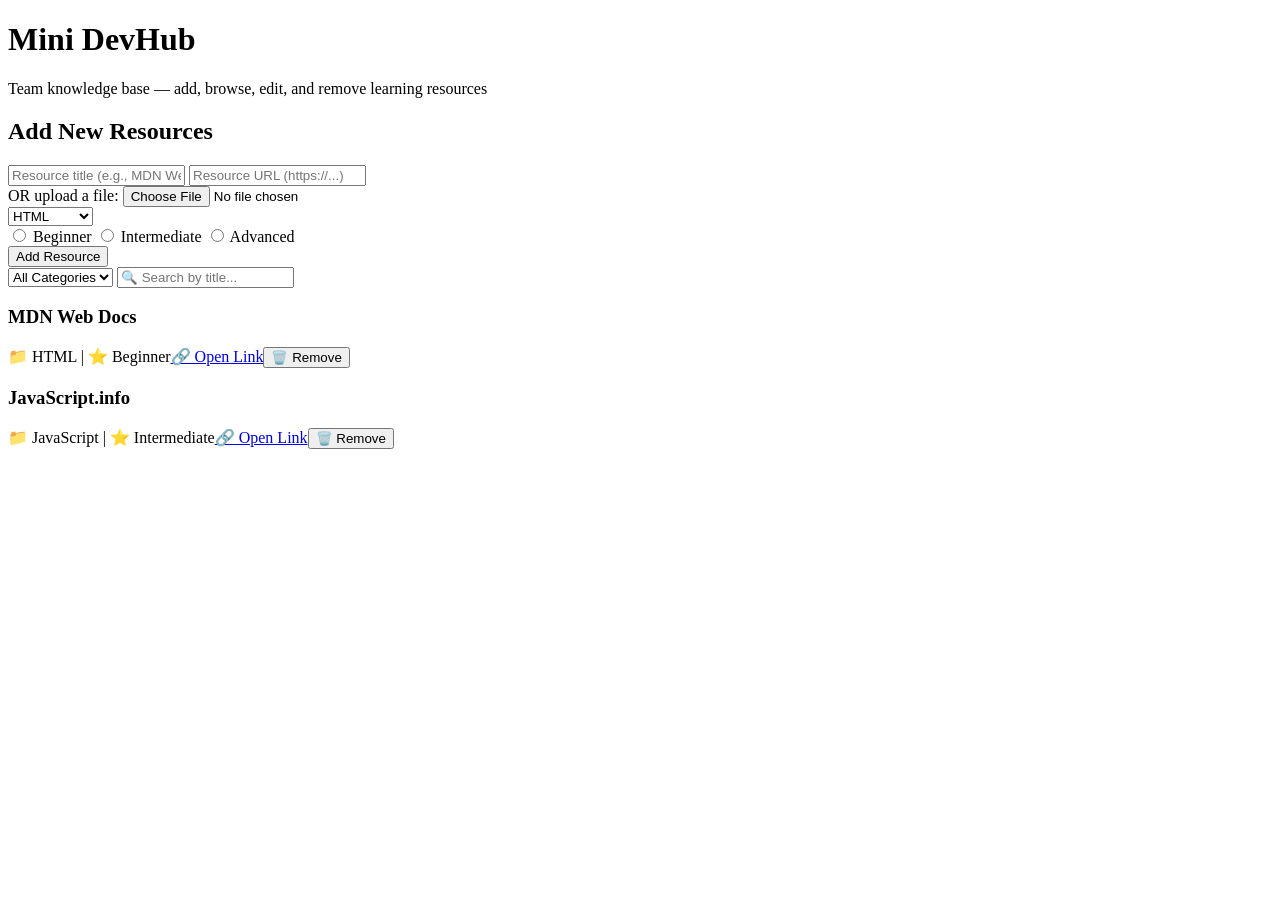
==== index.html @ b440fbed "feat: add the skeleton of the project" ====
<!DOCTYPE html>
<html lang="en">
<head>
    <meta charset="UTF-8">
    <meta name="viewport" content="width=device-width, initial-scale=1.0">
    <title>Mini DevHub - Team Resource Library</title>
    <link rel="stylesheet" href="./style.css">
</head>
<body>
    <header>
        <h1>Mini DevHub</h1>
        <p>Team knowledge base — add, browse, edit, and remove learning resources</p>
    </header>

    <div class="form-card">
        <h2>Add New Resources</h2>
        <form id="resourceForm">
            <input type="text" id="title" placeholder="Resource title (e.g., MDN Web Docs)" required>
            
            <!-- Option 1: URL Link -->
            <input type="url" id="link" placeholder="Resource URL (https://...)">
            
            <!-- Option 2: File Upload -->
            <div class="file-upload-group">
                <label>OR upload a file:</label>
                <input type="file" id="fileUpload" accept=".pdf,.doc,.docx,.txt,.md,.ppt,.pptx,.zip,.jpg,.png">
            </div>
            
            <select id="category">
                <option value="HTML">HTML</option>
                <option value="CSS">CSS</option>
                <option value="JavaScript">JavaScript</option>
                <option value="React">React</option>
                <option value="Other">Other</option>
            </select>
            
            <div class="difficulty-group">
                <label><input type="radio" name="difficulty" value="Beginner"> Beginner</label>
                <label><input type="radio" name="difficulty" value="Intermediate"> Intermediate</label>
                <label><input type="radio" name="difficulty" value="Advanced"> Advanced</label>
            </div>
            
            <button type="submit">Add Resource</button>
        </form>
    </div>

    <div class="filters">
        <select id="filterCategory">
            <option value="all">All Categories</option>
        </select>
        <input type="text" id="searchInput" placeholder="🔍 Search by title...">
    </div>

    <div id="resourcesContainer" class="resources-grid">
    </div>

    <script src="./app.js"></script>
</body>
</html>
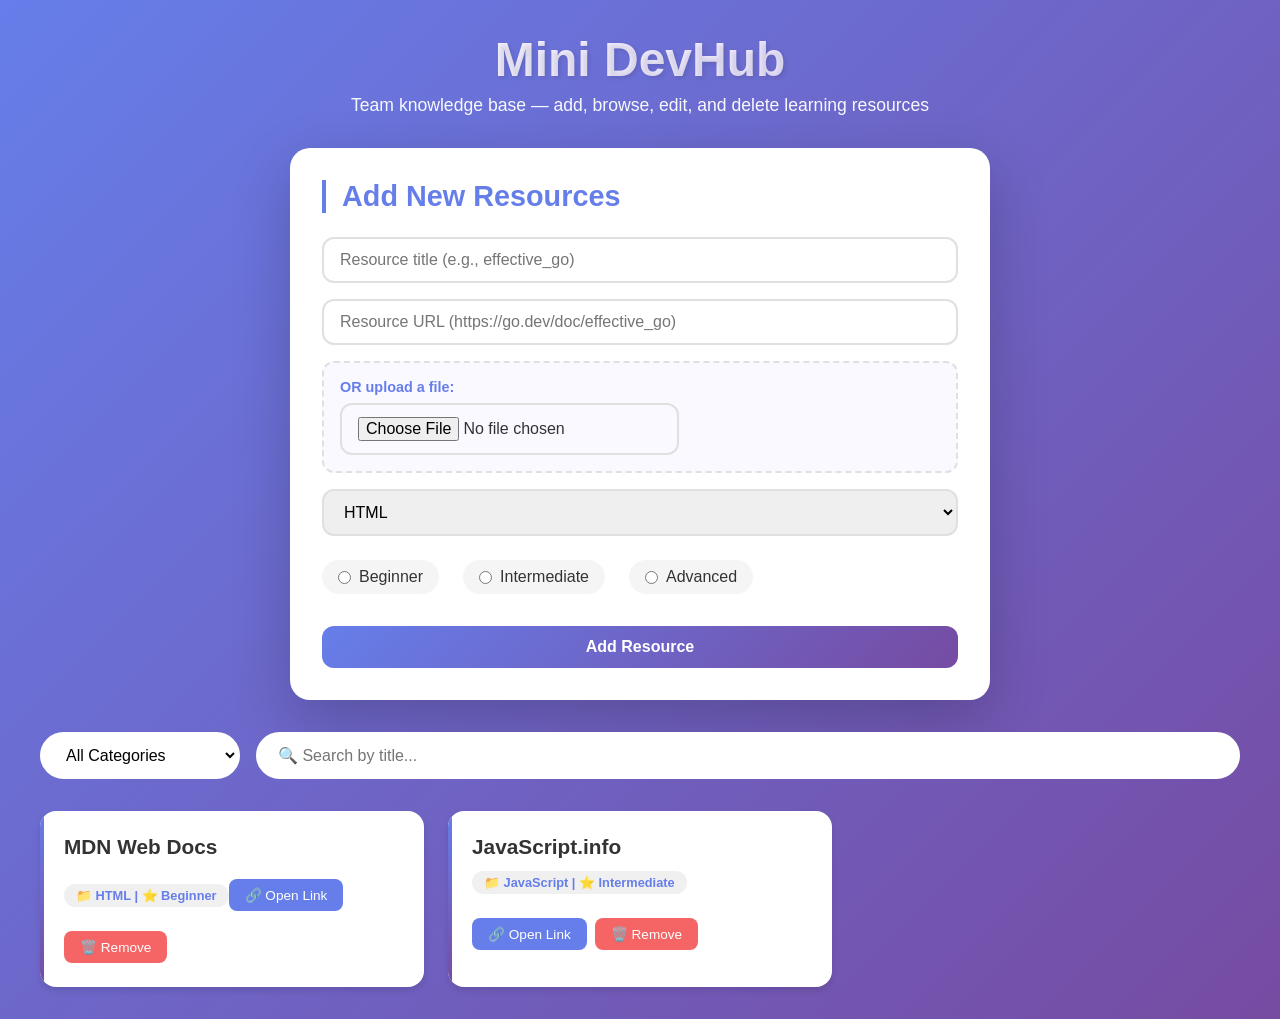
==== commit d9a44431: "add: add category options" ====
--- a/index.html
+++ b/index.html
@@ -3,25 +3,21 @@
 <head>
     <meta charset="UTF-8">
     <meta name="viewport" content="width=device-width, initial-scale=1.0">
-    <title>Mini DevHub - Team Resource Library</title>
+    <title>Team Resource Library</title>
     <link rel="stylesheet" href="./style.css">
 </head>
 <body>
     <header>
         <h1>Mini DevHub</h1>
-        <p>Team knowledge base — add, browse, edit, and remove learning resources</p>
+        <p>Team knowledge base — add, browse, edit, and delete learning resources</p>
     </header>
 
     <div class="form-card">
         <h2>Add New Resources</h2>
         <form id="resourceForm">
-            <input type="text" id="title" placeholder="Resource title (e.g., MDN Web Docs)" required>
-            
-            <!-- Option 1: URL Link -->
-            <input type="url" id="link" placeholder="Resource URL (https://...)">
-            
-            <!-- Option 2: File Upload -->
-            <div class="file-upload-group">
+            <input type="text" id="title" placeholder="Resource title (e.g., effective_go)" required>
+                        <input type="url" id="link" placeholder="Resource URL (https://go.dev/doc/effective_go)">
+                        <div class="file-upload-group">
                 <label>OR upload a file:</label>
                 <input type="file" id="fileUpload" accept=".pdf,.doc,.docx,.txt,.md,.ppt,.pptx,.zip,.jpg,.png">
             </div>
@@ -30,7 +26,13 @@
                 <option value="HTML">HTML</option>
                 <option value="CSS">CSS</option>
                 <option value="JavaScript">JavaScript</option>
-                <option value="React">React</option>
+                 <option value="React">React</option>
+                <option value="Golang">Golang</option>
+                <option value="Docker">Docker</option>
+                <option value="Python">Python</option>
+                <option value="Git">Git</option>
+                <option value="GitHub">GitHub</option>
+                <option value="PostgreSQL">PostgreSQL</option>
                 <option value="Other">Other</option>
             </select>
             
--- a/style.css
+++ b/style.css
@@ -0,0 +1,472 @@
+/* ========================================
+   MODERN RESET & BASE STYLES
+   ======================================== */
+
+* {
+    margin: 0;
+    padding: 0;
+    box-sizing: border-box;
+}
+
+body {
+    font-family: -apple-system, BlinkMacSystemFont, 'Segoe UI', Roboto, 'Helvetica Neue', sans-serif;
+    background: linear-gradient(135deg, #667eea 0%, #764ba2 100%);
+    min-height: 100vh;
+    padding: 2rem 1rem;
+    color: #333;
+}
+
+/* ========================================
+   HEADER SECTION
+   ======================================== */
+
+header {
+    text-align: center;
+    margin-bottom: 2rem;
+    animation: fadeInDown 0.6s ease-out;
+}
+
+header h1 {
+    font-size: 3rem;
+    background: linear-gradient(135deg, #fff 0%, #e0d7ff 100%);
+    -webkit-background-clip: text;
+    background-clip: text;
+    color: transparent;
+    text-shadow: 2px 2px 4px rgba(0,0,0,0.1);
+    margin-bottom: 0.5rem;
+}
+
+header p {
+    color: rgba(255,255,255,0.95);
+    font-size: 1.1rem;
+    font-weight: 500;
+}
+
+/* ========================================
+   FORM CARD
+   ======================================== */
+
+.form-card {
+    background: white;
+    max-width: 700px;
+    margin: 0 auto 2rem;
+    padding: 2rem;
+    border-radius: 20px;
+    box-shadow: 0 20px 60px rgba(0,0,0,0.2);
+    animation: fadeInUp 0.6s ease-out;
+}
+
+.form-card h2 {
+    color: #667eea;
+    margin-bottom: 1.5rem;
+    font-size: 1.8rem;
+    border-left: 4px solid #667eea;
+    padding-left: 1rem;
+}
+
+#resourceForm {
+    display: flex;
+    flex-direction: column;
+    gap: 1rem;
+}
+
+#resourceForm input,
+#resourceForm select,
+#resourceForm button {
+    padding: 12px 16px;
+    font-size: 1rem;
+    border: 2px solid #e0e0e0;
+    border-radius: 12px;
+    transition: all 0.3s ease;
+    font-family: inherit;
+}
+
+#resourceForm input:focus,
+#resourceForm select:focus {
+    outline: none;
+    border-color: #667eea;
+    box-shadow: 0 0 0 3px rgba(102, 126, 234, 0.1);
+}
+
+#resourceForm input:hover,
+#resourceForm select:hover {
+    border-color: #667eea;
+}
+
+/* File Upload Group */
+.file-upload-group {
+    border: 2px dashed #e0e0e0;
+    border-radius: 12px;
+    padding: 1rem;
+    background: #faf9ff;
+    transition: all 0.3s ease;
+}
+
+.file-upload-group:hover {
+    border-color: #667eea;
+    background: #f5f3ff;
+}
+
+.file-upload-group label {
+    display: block;
+    font-weight: 600;
+    color: #667eea;
+    margin-bottom: 0.5rem;
+    font-size: 0.9rem;
+}
+
+.file-upload-group input[type="file"] {
+    border: none;
+    padding: 8px 0;
+    cursor: pointer;
+}
+
+.file-upload-group input[type="file"]:focus {
+    box-shadow: none;
+}
+
+.file-upload-group small {
+    display: block;
+    margin-top: 0.5rem;
+    color: #999;
+    font-size: 0.8rem;
+}
+
+/* Difficulty Radio Group */
+.difficulty-group {
+    display: flex;
+    gap: 1.5rem;
+    padding: 0.5rem 0;
+    flex-wrap: wrap;
+}
+
+.difficulty-group label {
+    display: flex;
+    align-items: center;
+    gap: 0.5rem;
+    cursor: pointer;
+    padding: 8px 16px;
+    border-radius: 20px;
+    background: #f5f5f5;
+    transition: all 0.3s ease;
+}
+
+.difficulty-group label:hover {
+    background: #e8eaff;
+}
+
+.difficulty-group input[type="radio"] {
+    width: auto;
+    margin: 0;
+    cursor: pointer;
+}
+
+.difficulty-group input[type="radio"]:checked + label {
+    background: #667eea;
+    color: white;
+}
+
+/* Submit Button */
+#resourceForm button {
+    background: linear-gradient(135deg, #667eea 0%, #764ba2 100%);
+    color: white;
+    border: none;
+    font-weight: 600;
+    cursor: pointer;
+    margin-top: 0.5rem;
+}
+
+#resourceForm button:hover {
+    transform: translateY(-2px);
+    box-shadow: 0 10px 20px rgba(102, 126, 234, 0.3);
+}
+
+#resourceForm button:active {
+    transform: translateY(0);
+}
+
+/* ========================================
+   FILTERS SECTION
+   ======================================== */
+
+.filters {
+    max-width: 1200px;
+    margin: 0 auto 2rem;
+    display: flex;
+    gap: 1rem;
+    justify-content: center;
+    flex-wrap: wrap;
+    animation: fadeInUp 0.6s ease-out 0.1s backwards;
+}
+
+.filters select,
+.filters input {
+    padding: 12px 20px;
+    font-size: 1rem;
+    border: 2px solid white;
+    border-radius: 40px;
+    background: white;
+    cursor: pointer;
+    transition: all 0.3s ease;
+    font-family: inherit;
+    min-width: 200px;
+}
+
+.filters select:focus,
+.filters input:focus {
+    outline: none;
+    border-color: #667eea;
+    box-shadow: 0 0 0 3px rgba(102, 126, 234, 0.1);
+}
+
+.filters input {
+    flex: 1;
+    min-width: 250px;
+}
+
+/* ========================================
+   RESOURCES GRID
+   ======================================== */
+
+.resources-grid {
+    max-width: 1200px;
+    margin: 0 auto;
+    display: grid;
+    grid-template-columns: repeat(auto-fill, minmax(350px, 1fr));
+    gap: 1.5rem;
+    animation: fadeInUp 0.6s ease-out 0.2s backwards;
+}
+
+/* Resource Cards */
+.resource-card {
+    background: white;
+    border-radius: 16px;
+    padding: 1.5rem;
+    transition: all 0.3s ease;
+    box-shadow: 0 4px 6px rgba(0,0,0,0.1);
+    position: relative;
+    overflow: hidden;
+}
+
+.resource-card::before {
+    content: '';
+    position: absolute;
+    top: 0;
+    left: 0;
+    width: 4px;
+    height: 100%;
+    background: linear-gradient(135deg, #667eea 0%, #764ba2 100%);
+}
+
+.resource-card:hover {
+    transform: translateY(-5px);
+    box-shadow: 0 12px 24px rgba(0,0,0,0.15);
+}
+
+.resource-card h3 {
+    color: #333;
+    font-size: 1.3rem;
+    margin-bottom: 0.75rem;
+    padding-right: 0.5rem;
+}
+
+.resource-card .category {
+    display: inline-block;
+    background: #f0f0f0;
+    padding: 4px 12px;
+    border-radius: 20px;
+    font-size: 0.8rem;
+    color: #667eea;
+    font-weight: 600;
+    margin-bottom: 1rem;
+}
+
+.resource-card .file-info {
+    background: #f5f5f5;
+    padding: 10px;
+    border-radius: 10px;
+    margin: 1rem 0;
+    display: flex;
+    justify-content: space-between;
+    align-items: center;
+    flex-wrap: wrap;
+    gap: 0.5rem;
+}
+
+.resource-card .file-info span {
+    font-size: 0.9rem;
+    color: #555;
+    word-break: break-all;
+}
+
+.resource-card .file-info button,
+.resource-card a,
+.resource-card .delete-btn {
+    display: inline-block;
+    padding: 8px 16px;
+    border-radius: 8px;
+    text-decoration: none;
+    font-size: 0.85rem;
+    font-weight: 500;
+    transition: all 0.3s ease;
+    cursor: pointer;
+    border: none;
+    margin-right: 0.5rem;
+    margin-top: 0.5rem;
+}
+
+.resource-card a {
+    background: #667eea;
+    color: white;
+}
+
+.resource-card a:hover {
+    background: #5a67d8;
+    transform: translateY(-2px);
+}
+
+.resource-card .file-info button {
+    background: #48bb78;
+    color: white;
+}
+
+.resource-card .file-info button:hover {
+    background: #38a169;
+    transform: translateY(-2px);
+}
+
+.resource-card .delete-btn {
+    background: #f56565;
+    color: white;
+}
+
+.resource-card .delete-btn:hover {
+    background: #e53e3e;
+    transform: translateY(-2px);
+}
+
+/* Empty State */
+.empty-state {
+    text-align: center;
+    padding: 4rem;
+    background: white;
+    border-radius: 20px;
+    grid-column: 1 / -1;
+}
+
+.empty-state p {
+    color: #999;
+    font-size: 1.2rem;
+}
+
+.empty-state::before {
+    content: '📚';
+    font-size: 4rem;
+    display: block;
+    margin-bottom: 1rem;
+}
+
+/* ========================================
+   ANIMATIONS
+   ======================================== */
+
+@keyframes fadeInDown {
+    from {
+        opacity: 0;
+        transform: translateY(-20px);
+    }
+    to {
+        opacity: 1;
+        transform: translateY(0);
+    }
+}
+
+@keyframes fadeInUp {
+    from {
+        opacity: 0;
+        transform: translateY(20px);
+    }
+    to {
+        opacity: 1;
+        transform: translateY(0);
+    }
+}
+
+/* ========================================
+   RESPONSIVE DESIGN
+   ======================================== */
+
+@media (max-width: 768px) {
+    body {
+        padding: 1rem;
+    }
+    
+    header h1 {
+        font-size: 2rem;
+    }
+    
+    header p {
+        font-size: 0.9rem;
+    }
+    
+    .form-card {
+        padding: 1.5rem;
+    }
+    
+    .resources-grid {
+        grid-template-columns: 1fr;
+    }
+    
+    .difficulty-group {
+        gap: 0.75rem;
+    }
+    
+    .difficulty-group label {
+        padding: 6px 12px;
+        font-size: 0.9rem;
+    }
+    
+    .filters {
+        flex-direction: column;
+    }
+    
+    .filters select,
+    .filters input {
+        width: 100%;
+        min-width: auto;
+    }
+}
+
+@media (max-width: 480px) {
+    .form-card h2 {
+        font-size: 1.4rem;
+    }
+    
+    .resource-card {
+        padding: 1rem;
+    }
+    
+    .resource-card h3 {
+        font-size: 1.1rem;
+    }
+}
+
+/* ========================================
+   UTILITY CLASSES
+   ======================================== */
+
+.hidden {
+    display: none;
+}
+
+.text-center {
+    text-align: center;
+}
+
+.mt-2 {
+    margin-top: 0.5rem;
+}
+
+.mt-3 {
+    margin-top: 1rem;
+}
